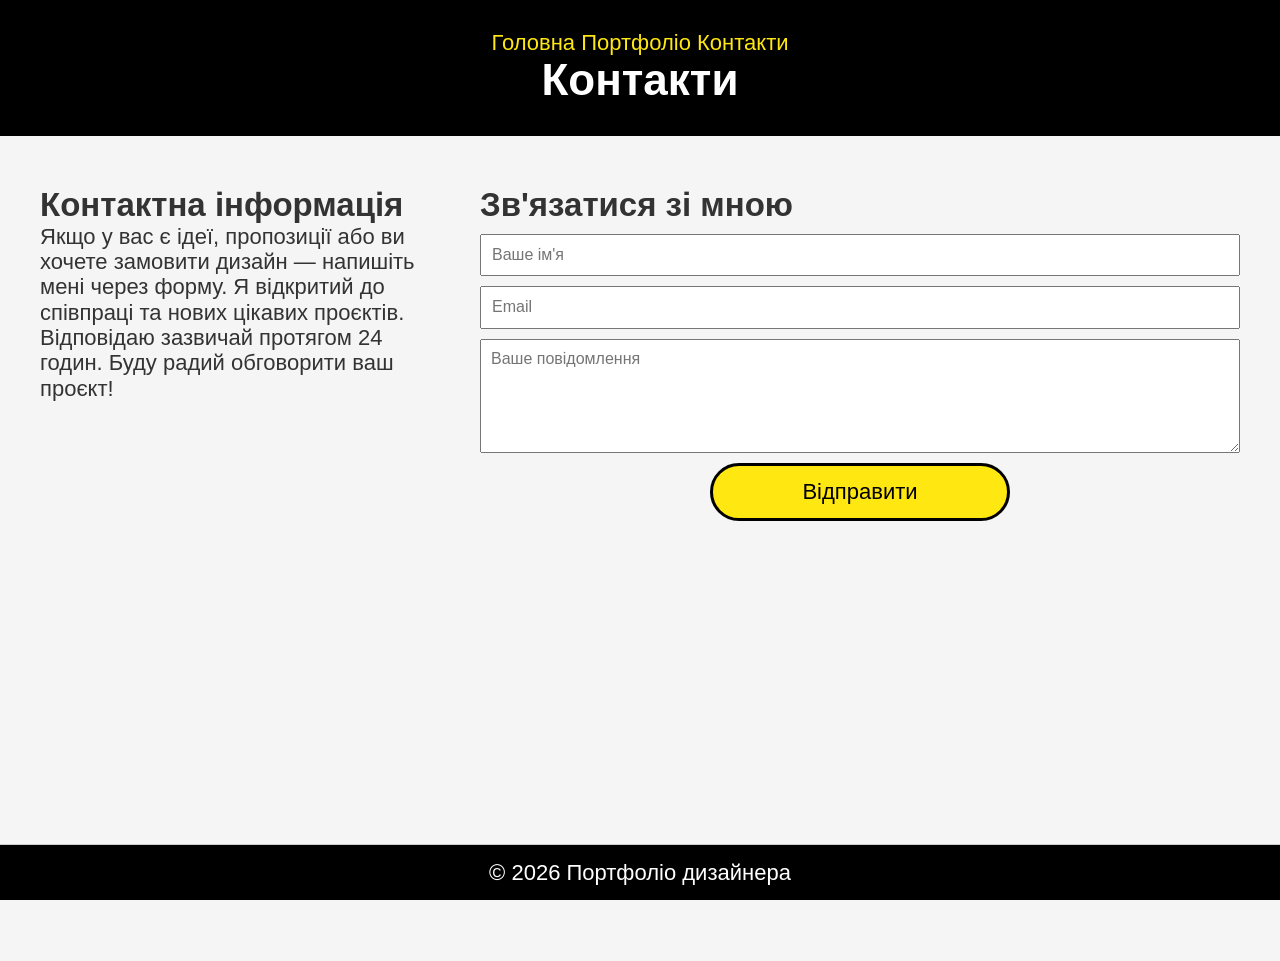
==== contact.html @ c74949c1 "first commit" ====
<!doctype html>
<html lang="uk">
  <head>
    <meta charset="UTF-8" />
    <meta name="viewport" content="width=device-width, initial-scale=1.0" />
    <link rel="stylesheet" href="normalize.css" />
    <link rel="stylesheet" href="/css/styles.css" />
    <title>Контакти</title>
    <style></style>
  </head>
  <body>
    <header>
      <nav>
        <a href="index.html">Головна</a>
        <a href="projects.html">Портфоліо</a>
        <a href="contact.html">Контакти</a>
      </nav>
      <h1>Контакти</h1>
    </header>

    <div class="container">
      <div class="contact-wrapper">
        <div class="contact-text">
          <h2>Контактна інформація</h2>
          <p>
            Якщо у вас є ідеї, пропозиції або ви хочете замовити дизайн —
            напишіть мені через форму. Я відкритий до співпраці та нових цікавих
            проєктів.
          </p>
          <p>
            Відповідаю зазвичай протягом 24 годин. Буду радий обговорити ваш
            проєкт!
          </p>
        </div>

        <form
          onsubmit="
            alert('Повідомлення надіслано!');
            return false;
          "
        >
          <h2>Зв'язатися зі мною</h2>
          <input type="text" placeholder="Ваше ім'я" required />
          <input type="email" placeholder="Email" required />
          <textarea rows="5" placeholder="Ваше повідомлення"></textarea>
          <button type="submit" class="contact-btn">Відправити</button>
        </form>
      </div>
    </div>

    <footer>
      <p>© 2026 Портфоліо дизайнера</p>
    </footer>
  </body>
</html>
---- css/styles.css ----
@charset "UTF-8";
header {
  background-color: black;
  color: white;
  padding: 30px;
  margin-bottom: 50px;
  text-align: center;
}

.portfolio {
  justify-self: center;
  display: grid;
  grid-template-columns: 1fr 1fr 1fr;
  gap: 100px;
  margin-top: 50px;
  margin-bottom: 50px;
}

.about {
  display: flex;
  flex-flow: column;
  justify-self: center;
  margin-bottom: 100px;
}

footer {
  background-color: black;
  color: white;
  padding: 30px;
  margin: 0;
  position: fixed;
  bottom: 0;
  left: 0;
  width: 100%;
  text-align: center;
  padding: 15px 0;
  border-top: 1px solid #ccc;
}

.skills {
  display: flex;
  flex-flow: column;
  justify-self: center;
  margin-bottom: 100px;
}

.services {
  display: flex;
  flex-flow: column;
  justify-self: center;
  margin-bottom: 100px;
}

.contact {
  display: flex;
  flex-flow: column;
  justify-self: center;
  gap: 10px;
  margin-bottom: 100px;
}

img {
  width: 400px;
  height: 400px;
  border-radius: 8px;
  object-fit: cover;
  transition-duration: 0.3s;
}
img:hover {
  transform: scale(1.03);
  transition-duration: 0.3s;
}

@media (max-width: 1024px) {
  .portfolio {
    grid-template-columns: 1fr 1fr;
    gap: 40px;
    padding: 0 30px;
  }
  img {
    width: 400px;
    height: 400px;
  }
  img:hover {
    transform: scale(1.05);
    transition-duration: 0.3s;
  }
  header {
    padding: 20px;
  }
  footer {
    margin: 0px;
  }
  .about,
  .contact,
  .services,
  .skills {
    padding: 60px 20px;
    text-align: center;
  }
  nav a {
    display: inline-block;
    margin: 5px;
  }
}
.contact-wrapper {
  display: flex;
  gap: 40px;
  align-items: flex-start;
  margin-bottom: 340px;
}

.contact-text {
  max-width: 400px;
}

form {
  flex: 1;
  display: flex;
  flex-direction: column;
  gap: 10px;
}

.container {
  display: flex;
  justify-content: center;
}

input,
textarea {
  padding: 10px;
  font-size: 16px;
}

.contact-btn {
  padding: 10px;
  cursor: pointer;
  align-self: center; /* центрує всередині form */
  width: 300px;
}

@media (max-width: 1024px) {
  .contact-wrapper {
    gap: 25px;
    margin-bottom: 150px;
  }
  .contact-text {
    max-width: 320px;
  }
}
form {
  width: 100%;
  max-width: 800px;
}

.container {
  display: flex;
  flex-direction: column;
  max-width: 1200px; /* замість width */
  width: 100%;
  margin: 0 auto; /* центр */
  padding: 0 20px;
  gap: 50px;
  margin-bottom: 100px;
}

.intro-wrapper {
  display: flex;
  gap: 100px;
}

@media (max-width: 1024px) {
  .container {
    gap: 40px;
  }
  .intro-wrapper {
    gap: 50px; /* зменшуємо відстань */
  }
}
body {
  margin: 0;
  font-size: 22px;
  font-family: "Raleway", sans-serif;
  font-optical-sizing: auto;
  background: #f5f5f5;
  color: #333;
}

h1,
h2,
h3,
p {
  margin: 0;
}

button {
  width: 350px;
  height: 58px;
  border-radius: 100px;
  border-style: solid;
  border-width: 3px;
  cursor: pointer;
  background-color: #ffe711;
}
button:hover {
  background-color: #f9d100;
}

a {
  text-decoration: none;
  color: #ffe711;
}
a:hover {
  color: #f9d100;
}

/*# sourceMappingURL=styles.css.map */
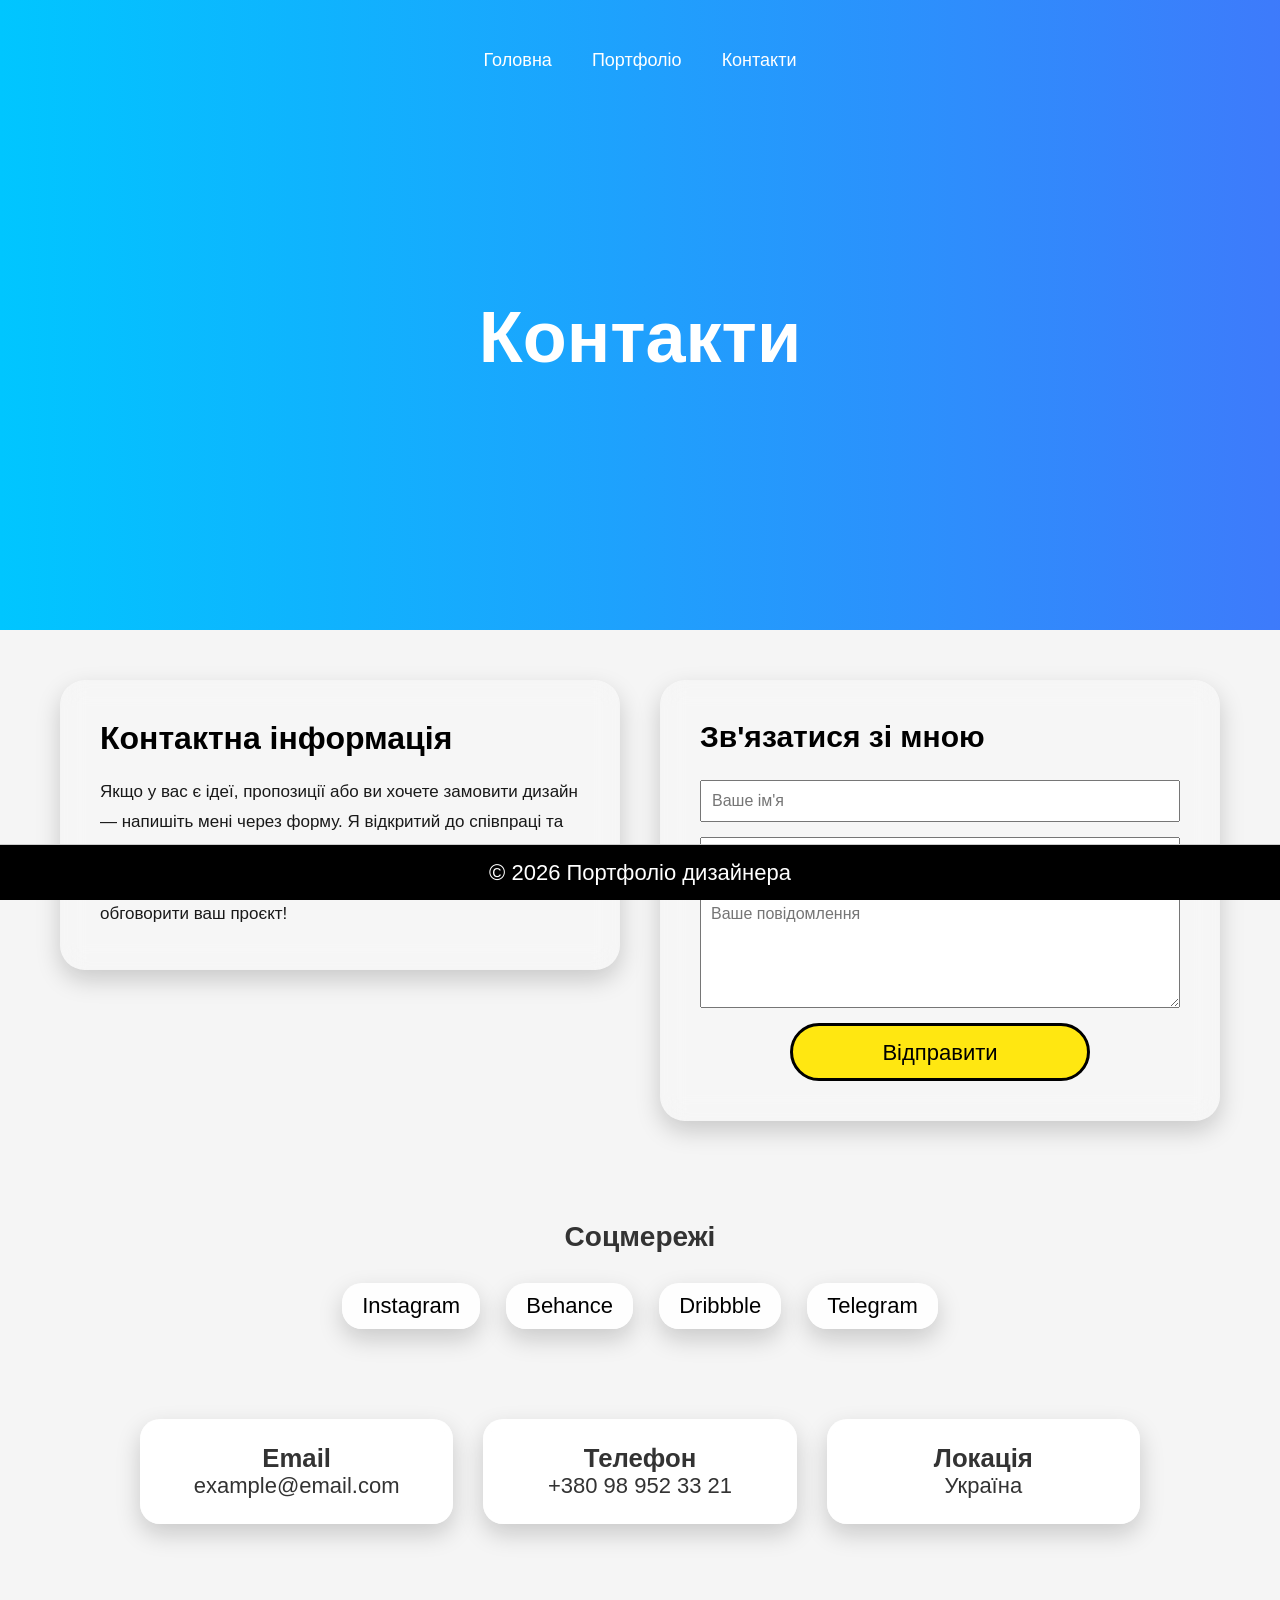
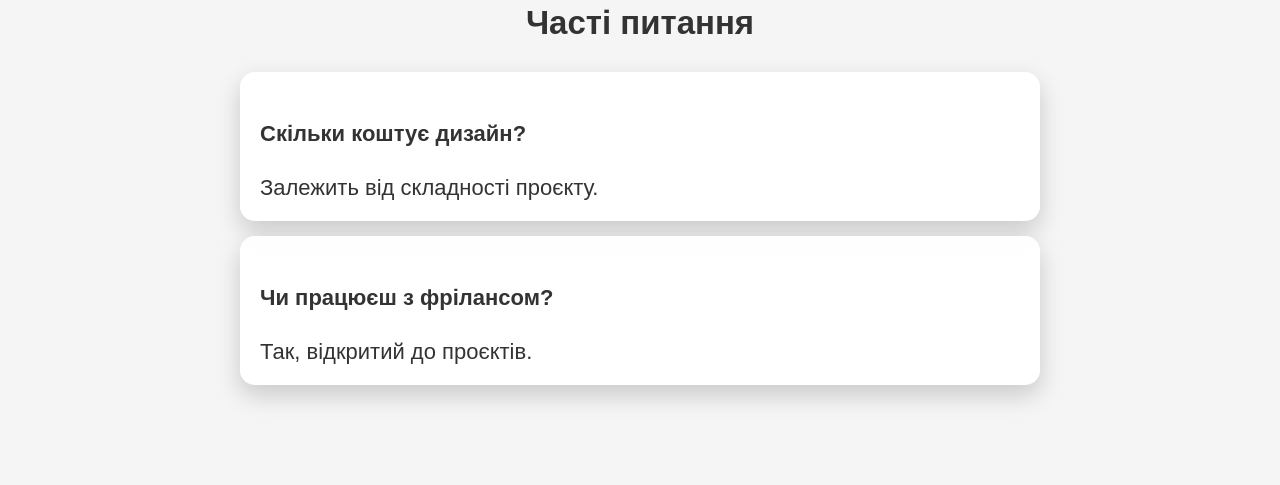
==== commit d5797a4d: "lab5" ====
--- a/contact.html
+++ b/contact.html
@@ -4,18 +4,36 @@
     <meta charset="UTF-8" />
     <meta name="viewport" content="width=device-width, initial-scale=1.0" />
     <link rel="stylesheet" href="normalize.css" />
-    <link rel="stylesheet" href="/css/styles.css" />
+    <link rel="stylesheet" href="css/styles.css" />
     <title>Контакти</title>
     <style></style>
   </head>
   <body>
-    <header>
-      <nav>
-        <a href="index.html">Головна</a>
-        <a href="projects.html">Портфоліо</a>
-        <a href="contact.html">Контакти</a>
-      </nav>
-      <h1>Контакти</h1>
+    <header class="contact-hero">
+      <div class="header-container">
+        <!-- Назва зліва -->
+        <div class="logo">
+          <a href="index.html"></a>
+        </div>
+
+        <!-- Гамбургер -->
+        <div class="hamburger" id="hamburger">
+          <span></span>
+          <span></span>
+          <span></span>
+        </div>
+
+        <!-- Меню -->
+        <nav id="nav-menu">
+          <a href="index.html">Головна</a>
+          <a href="projects.html">Портфоліо</a>
+          <a href="contact.html">Контакти</a>
+        </nav>
+      </div>
+
+      <div class="hero-content">
+        <h1>Контакти</h1>
+      </div>
     </header>
 
     <div class="container">
@@ -40,11 +58,57 @@
           "
         >
           <h2>Зв'язатися зі мною</h2>
-          <input type="text" placeholder="Ваше ім'я" required />
-          <input type="email" placeholder="Email" required />
-          <textarea rows="5" placeholder="Ваше повідомлення"></textarea>
+          <input
+            type="text"
+            class="form-input"
+            placeholder="Ваше ім'я"
+            required
+          />
+          <input type="email" class="form-input" placeholder="Email" required />
+          <textarea
+            class="form-input"
+            rows="5"
+            placeholder="Ваше повідомлення"
+          ></textarea>
           <button type="submit" class="contact-btn">Відправити</button>
         </form>
+      </div>
+    </div>
+    <div class="socials">
+      <h3>Соцмережі</h3>
+
+      <a href="#">Instagram</a>
+      <a href="#">Behance</a>
+      <a href="#">Dribbble</a>
+      <a href="#">Telegram</a>
+    </div>
+    <div class="contact-cards">
+      <div class="card">
+        <h3>Email</h3>
+        <p>example@email.com</p>
+      </div>
+
+      <div class="card">
+        <h3>Телефон</h3>
+        <p>+380 98 952 33 21</p>
+      </div>
+
+      <div class="card">
+        <h3>Локація</h3>
+        <p>Україна</p>
+      </div>
+    </div>
+    <div class="faq">
+      <h2>Часті питання</h2>
+
+      <div class="faq-item">
+        <h4>Скільки коштує дизайн?</h4>
+        <p>Залежить від складності проєкту.</p>
+      </div>
+
+      <div class="faq-item">
+        <h4>Чи працюєш з фрілансом?</h4>
+        <p>Так, відкритий до проєктів.</p>
       </div>
     </div>
 
@@ -53,3 +117,36 @@
     </footer>
   </body>
 </html>
+<script>
+  document.addEventListener("DOMContentLoaded", () => {
+    const hamburger = document.getElementById("hamburger");
+    const navMenu = document.getElementById("nav-menu");
+    const header = document.querySelector(".contact-hero");
+
+    if (hamburger && navMenu) {
+      hamburger.addEventListener("click", () => {
+        hamburger.classList.toggle("active");
+        navMenu.classList.toggle("active");
+        header.classList.toggle("active"); // для затемнення
+      });
+
+      // Закривати меню при кліку на посилання
+      document.querySelectorAll("nav a").forEach((link) => {
+        link.addEventListener("click", () => {
+          hamburger.classList.remove("active");
+          navMenu.classList.remove("active");
+          header.classList.remove("active");
+        });
+      });
+
+      // Закривати при кліку на затемнення
+      header.addEventListener("click", (e) => {
+        if (e.target === header) {
+          hamburger.classList.remove("active");
+          navMenu.classList.remove("active");
+          header.classList.remove("active");
+        }
+      });
+    }
+  });
+</script>
--- a/css/styles.css
+++ b/css/styles.css
@@ -7,20 +7,165 @@
   text-align: center;
 }
 
-.portfolio {
-  justify-self: center;
+/* секція */
+.portfolio-section {
+  max-width: 1200px;
+  margin: 100px auto;
+  text-align: center;
+}
+
+/* заголовок */
+.portfolio-section h2 {
+  font-size: 42px;
+  margin-bottom: 50px;
+  color: #111;
+}
+
+/* grid */
+.portfolio-grid {
   display: grid;
-  grid-template-columns: 1fr 1fr 1fr;
-  gap: 100px;
-  margin-top: 50px;
+  grid-template-columns: repeat(3, 1fr);
+  gap: 30px;
+}
+
+/* картка */
+.card {
+  position: relative;
+  overflow: hidden;
+  border-radius: 18px;
+  cursor: pointer;
+  background: #d70f9b;
+}
+
+/* зображення */
+.card img {
+  width: 100%;
+  height: 280px;
+  object-fit: cover;
+  transition: transform 0.5s ease;
+}
+
+/* блок тексту */
+.card-info {
+  position: absolute;
+  bottom: 0;
+  left: 0;
+  right: 0;
+  padding: 20px;
+  color: white;
+  opacity: 0;
+  transform: translateY(20px);
+  transition: 0.4s ease;
+}
+
+/* 🔥 градієнт ТІЛЬКИ під текстом */
+.card-info::before {
+  content: "";
+  position: absolute;
+  inset: 0;
+  background: linear-gradient(to top, rgba(0, 0, 0, 0.8), transparent);
+  z-index: -1;
+}
+
+/* текст поверх */
+.card-info h3,
+.card-info p {
+  position: relative;
+  z-index: 1;
+}
+
+/* hover */
+.card:hover img {
+  transform: scale(1.08);
+}
+
+.card:hover .card-info {
+  opacity: 1;
+  transform: translateY(0);
+}
+
+.about {
+  max-width: 800px;
+  margin: 80px auto;
+  padding: 40px;
+  text-align: center;
+  color: white;
+  background: rgba(85, 0, 96, 0.7);
+  backdrop-filter: blur(10px);
+  border: 1px solid rgba(84, 4, 133, 0.1);
+  border-radius: 20px;
+  box-shadow: 0 10px 30px rgba(0, 0, 0, 0.3);
+  transition: 0.4s ease;
+}
+
+.about:hover {
+  transform: translateY(-10px);
+  box-shadow: 0 20px 50px rgba(0, 0, 0, 0.5);
+}
+
+/* секція */
+.services {
+  max-width: 1100px;
+  margin: 100px auto;
+  text-align: center;
+}
+
+/* заголовок */
+.services h2 {
+  font-size: 42px;
   margin-bottom: 50px;
-}
-
-.about {
-  display: flex;
-  flex-flow: column;
-  justify-self: center;
-  margin-bottom: 100px;
+  color: #111;
+}
+
+/* grid */
+.services-grid {
+  display: grid;
+  grid-template-columns: repeat(3, 1fr);
+  gap: 30px;
+}
+
+/* картка */
+.service {
+  padding: 30px;
+  border-radius: 18px;
+  background: #ffffff;
+  border: 2px solid transparent;
+  text-align: left;
+  transition: 0.35s ease;
+  position: relative;
+  overflow: hidden;
+}
+
+/* кольоровий акцент зверху */
+.service::before {
+  content: "";
+  position: absolute;
+  top: 0;
+  left: 0;
+  width: 100%;
+  height: 6px;
+  background: linear-gradient(90deg, #00c6ff, #7b2ff7, #ff4ecd);
+}
+
+/* hover ефект */
+.service:hover {
+  transform: translateY(-10px) scale(1.02);
+  border-color: #7b2ff7;
+  box-shadow: 0 20px 50px rgba(123, 47, 247, 0.2);
+}
+
+/* заголовок */
+.service h3 {
+  font-size: 24px;
+  margin-bottom: 12px;
+  color: #111;
+}
+
+/* текст */
+.service p {
+  font-size: 18px;
+  line-height: 1.6;
+  color: #333;
 }
 
 footer {
@@ -71,54 +216,721 @@
   transition-duration: 0.3s;
 }
 
-@media (max-width: 1024px) {
-  .portfolio {
-    grid-template-columns: 1fr 1fr;
+.hero {
+  height: 70vh;
+  position: relative;
+  overflow: hidden;
+  color: white;
+  display: flex;
+  flex-direction: column;
+  background: linear-gradient(90deg, #00c6ff, #7b2ff7, #ff4ecd);
+  background-size: 400% 400%;
+  animation: gradientBG 10s ease infinite;
+}
+
+@keyframes gradientBG {
+  0% {
+    background-position: 0% 50%;
+  }
+  50% {
+    background-position: 100% 50%;
+  }
+  100% {
+    background-position: 0% 50%;
+  }
+}
+.hero::before {
+  content: "";
+  position: absolute;
+  inset: 0;
+  background: rgba(0, 0, 0, 0.5);
+}
+
+nav {
+  position: relative;
+  z-index: 2;
+  display: flex;
+  justify-content: center;
+  gap: 30px;
+  padding: 20px;
+}
+
+nav a {
+  color: white;
+  text-decoration: none;
+  font-size: 18px;
+  transition: 0.3s;
+}
+
+nav a:hover {
+  color: #d1d1d1;
+}
+
+.hero-content {
+  position: relative;
+  z-index: 2;
+  height: calc(100vh - 80px);
+  display: flex;
+  flex-direction: column;
+  justify-content: center;
+  align-items: center;
+  text-align: center;
+}
+
+.hero-content h1 {
+  font-size: 72px;
+  margin-bottom: 15px;
+}
+
+.hero-content p {
+  font-size: 28px;
+  margin-bottom: 30px;
+}
+
+.hero-btn {
+  padding: 15px 35px;
+  background-color: white;
+  color: black;
+  text-decoration: none;
+  border-radius: 30px;
+  transition: 0.3s;
+}
+
+.hero-btn:hover {
+  background-color: #dcdcdc;
+}
+
+/* секція */
+.reviews {
+  max-width: 800px;
+  margin: 100px auto;
+  text-align: center;
+}
+
+/* заголовок */
+.reviews h2 {
+  font-size: 40px;
+  margin-bottom: 40px;
+  color: #111;
+}
+
+/* картка відгуку */
+.review {
+  background: #fff;
+  border-radius: 18px;
+  padding: 30px;
+  margin: 20px auto;
+  box-shadow: 0 10px 25px rgba(0, 0, 0, 0.08);
+  position: relative;
+  transition: 0.3s ease;
+}
+
+/* hover ефект */
+.review:hover {
+  transform: translateY(-8px);
+  box-shadow: 0 20px 40px rgba(0, 0, 0, 0.15);
+}
+
+/* лапки */
+.review p {
+  font-size: 20px;
+  line-height: 1.6;
+  color: #333;
+  position: relative;
+}
+
+/* ім'я */
+.review h4 {
+  margin-top: 15px;
+  font-size: 18px;
+  color: #7b2ff7;
+}
+
+.contact {
+  max-width: 700px;
+  margin: 100px auto;
+  padding: 40px;
+  text-align: center;
+  background: #fff;
+  border-radius: 20px;
+  box-shadow: 0 10px 30px rgba(0, 0, 0, 0.08);
+  transition: 0.3s ease;
+}
+
+/* hover ефект */
+.contact:hover {
+  transform: translateY(-8px);
+  box-shadow: 0 20px 50px rgba(0, 0, 0, 0.15);
+}
+
+/* заголовок */
+.contact h2 {
+  font-size: 40px;
+  margin-bottom: 25px;
+  color: #111;
+}
+
+/* текст */
+.contact p {
+  font-size: 18px;
+  margin: 10px 0;
+  color: #333;
+}
+
+/* посилання */
+.contact a {
+  color: #7b2ff7;
+  text-decoration: none;
+}
+
+.contact a:hover {
+  text-decoration: underline;
+}
+
+/* кнопка */
+.contact button {
+  margin-top: 25px;
+  padding: 15px 30px;
+  border: none;
+  border-radius: 30px;
+  background: linear-gradient(90deg, #00c6ff, #7b2ff7);
+  color: white;
+  font-size: 16px;
+  cursor: pointer;
+  transition: 0.3s ease;
+}
+
+/* hover кнопки */
+.contact button:hover {
+  transform: scale(1.05);
+  opacity: 0.9;
+}
+
+/* ===================== МОБІЛЬНА ВЕРСІЯ (< 576px) ===================== */
+@media (max-width: 575px) {
+  html,
+  body {
+    overflow-x: hidden;
+    width: 100%;
+  }
+  header {
+    padding: 20px 15px;
+    margin-bottom: 40px;
+  }
+  .hero {
+    height: 60vh;
+  }
+  .hero-content h1 {
+    font-size: 38px;
+  }
+  .hero-content p {
+    font-size: 21px;
+  }
+  .portfolio-section h2,
+  .services h2,
+  .reviews h2,
+  .contact h2 {
+    font-size: 32px;
+  }
+  .portfolio-grid,
+  .services-grid {
+    grid-template-columns: 1fr;
+    gap: 35px;
+  }
+  .card img {
+    height: 230px;
+  }
+  .service {
+    padding: 25px 20px;
+  }
+  .service h3 {
+    font-size: 22px;
+  }
+  .service p,
+  .review p,
+  .contact p {
+    font-size: 16px;
+  }
+  nav {
+    flex-direction: column;
+    gap: 12px;
+    padding: 15px 0;
+  }
+  nav a {
+    font-size: 17px;
+    padding: 8px 0;
+  }
+  .hero-btn,
+  .contact button {
+    padding: 15px 30px;
+    font-size: 16px;
+    width: 100%;
+    max-width: 280px;
+  }
+  .about,
+  .contact {
+    margin: 60px 15px;
+    padding: 30px 20px;
+  }
+  .review {
+    margin: 15px 10px;
+    padding: 25px 20px;
+  }
+  img {
+    width: 100%;
+    height: auto;
+    max-height: 360px;
+  }
+  footer {
+    position: static;
+    padding: 20px 15px;
+  }
+  /* Зручність тапу */
+  .card,
+  .service,
+  .review,
+  .hero-btn,
+  .contact button,
+  nav a {
+    min-height: 48px;
+  }
+}
+/* ===================== АДАПТИВНЕ МЕНЮ ===================== */
+.header-container {
+  display: flex;
+  align-items: center;
+  justify-content: space-between;
+  max-width: 1200px;
+  margin: 0 auto;
+  padding: 0 20px;
+  position: relative;
+  z-index: 10;
+}
+
+.logo a {
+  color: white;
+  font-size: 24px;
+  font-weight: 700;
+  text-decoration: none;
+}
+
+/* Гамбургер */
+.hamburger {
+  display: none;
+  flex-direction: column;
+  justify-content: space-between;
+  width: 28px;
+  height: 22px;
+  cursor: pointer;
+}
+
+.hamburger span {
+  display: block;
+  width: 100%;
+  height: 3px;
+  background-color: white;
+  transition: 0.4s ease;
+}
+
+/* ===================== АДАПТИВНЕ МЕНЮ (2/3 екрану) ===================== */
+.header-container {
+  display: flex;
+  align-items: center;
+  justify-content: space-between;
+  max-width: 1200px;
+  margin: 0 auto;
+  padding: 0 20px;
+  position: relative;
+  z-index: 10;
+}
+
+.logo a {
+  color: white;
+  font-size: 24px;
+  font-weight: 700;
+  text-decoration: none;
+}
+
+/* Гамбургер */
+.hamburger {
+  display: none;
+  flex-direction: column;
+  justify-content: space-between;
+  width: 28px;
+  height: 22px;
+  cursor: pointer;
+}
+
+.hamburger span {
+  display: block;
+  width: 100%;
+  height: 3px;
+  background-color: white;
+  transition: 0.4s ease;
+}
+
+/* ===================== ФІКСОВАНА КНОПКА ГАМБУРГЕР ===================== */
+.header-container {
+  display: flex;
+  align-items: center;
+  justify-content: space-between;
+  max-width: 1200px;
+  margin: 0 auto;
+  padding: 0 20px;
+  position: relative;
+  z-index: 10;
+}
+
+.logo a {
+  color: white;
+  font-size: 24px;
+  font-weight: 700;
+  text-decoration: none;
+}
+
+/* Гамбургер — ФІКСОВАНИЙ */
+.hamburger {
+  position: fixed;
+  top: 20px;
+  right: 20px;
+  z-index: 1001;
+  display: none;
+  flex-direction: column;
+  justify-content: space-between;
+  width: 28px;
+  height: 22px;
+  cursor: pointer;
+}
+
+.hamburger span {
+  display: block;
+  width: 100%;
+  height: 3px;
+  background-color: white;
+  transition: 0.4s ease;
+  box-shadow: 0 2px 4px rgba(0, 0, 0, 0.3);
+}
+
+/* ===================== МОБІЛЬНЕ МЕНЮ (2/3 екрану) ===================== */
+@media (max-width: 575px) {
+  .hamburger {
+    display: flex;
+  }
+  nav {
+    position: fixed;
+    top: 0;
+    left: 0;
+    width: 66.66%;
+    max-width: 320px;
+    height: 100vh;
+    background: rgba(0, 0, 0, 0.97);
+    flex-direction: column;
+    justify-content: center;
+    align-items: center;
+    gap: 35px;
+    z-index: 1000;
+    transform: translateX(-100%);
+    transition: transform 0.45s cubic-bezier(0.32, 0.72, 0, 1);
+    padding: 80px 20px 40px;
+  }
+  nav.active {
+    transform: translateX(0);
+  }
+  nav a {
+    color: white;
+    font-size: 24px;
+    text-decoration: none;
+  }
+  /* Затемнення */
+  .hero::after {
+    content: "";
+    position: fixed;
+    inset: 0;
+    background: rgba(0, 0, 0, 0.65);
+    z-index: 999;
+    opacity: 0;
+    visibility: hidden;
+    transition: all 0.4s ease;
+  }
+  .hero::after.active {
+    opacity: 1;
+    visibility: visible;
+  }
+  /* Анімація гамбургера */
+  .hamburger.active span:nth-child(1) {
+    transform: rotate(45deg) translate(6px, 6px);
+  }
+  .hamburger.active span:nth-child(2) {
+    opacity: 0;
+  }
+  .hamburger.active span:nth-child(3) {
+    transform: rotate(-45deg) translate(5px, -5px);
+  }
+}
+/* ===================== ДЕСКТОП ===================== */
+@media (min-width: 576px) {
+  .hamburger {
+    display: none;
+  }
+  nav {
+    display: flex;
+    justify-content: center;
     gap: 40px;
-    padding: 0 30px;
-  }
+    padding: 20px;
+  }
+  .header-container {
+    justify-content: center;
+  }
+  .logo {
+    position: absolute;
+    left: 30px;
+    top: 25px;
+  }
+}
+/* ===================== МОБІЛЬНА ВЕРСІЯ — ФІНАЛЬНІ ВІДСТУПИ ===================== */
+@media (max-width: 575px) {
+  html,
+  body {
+    overflow-x: hidden;
+  }
+  /* Обмежуємо ширину і додаємо відступи з боків */
+  .portfolio-section,
+  .services,
+  .reviews,
+  .contact {
+    max-width: 520px;
+    margin: 70px auto;
+    padding: 0 20px;
+  }
+  /* Додаткові відступи для заголовків */
+  .portfolio-section h2,
+  .services h2 {
+    margin-bottom: 40px;
+  }
+  /* Grid */
+  .portfolio-grid,
+  .services-grid {
+    grid-template-columns: 1fr;
+    gap: 32px;
+  }
+  .card img {
+    height: 225px;
+  }
+  .service {
+    padding: 28px 24px;
+  }
+  /* Відгуки */
+  .review {
+    margin: 15px auto;
+    padding: 25px 22px;
+  }
+  /* Інші елементи */
+  .hero-content h1 {
+    font-size: 38px;
+  }
+  .hero-content p {
+    font-size: 21px;
+  }
+  .about,
+  .contact {
+    padding: 35px 25px;
+  }
+  /* Фіксуємо футер */
+  footer {
+    position: static;
+    padding: 25px 15px;
+  }
+  /* Зручність тапу */
+  .card,
+  .service,
+  .review,
+  .hero-btn,
+  .contact button {
+    min-height: 48px;
+  }
+}
+/* ===================== SMALL DEVICES (576px — 767px) ===================== */
+@media (min-width: 576px) and (max-width: 1023px) {
+  html,
+  body {
+    overflow-x: hidden;
+    width: 100%;
+  }
+  * {
+    box-sizing: border-box;
+  }
+  body {
+    font-size: 18px;
+  }
+  .about {
+    width: 90%;
+  }
+  /* Контейнери */
+  .portfolio-section,
+  .services,
+  .reviews,
+  .contact {
+    max-width: 100%;
+    margin: 70px auto;
+    padding: 0 25px;
+  }
+  /* Hero */
+  .hero {
+    height: 60vh;
+    min-height: 500px;
+  }
+  .hero-content {
+    padding: 0 20px;
+    text-align: center;
+  }
+  .hero-content h1 {
+    font-size: 48px;
+    line-height: 1.2;
+  }
+  .hero-content p {
+    font-size: 22px;
+  }
+  .hero-btn {
+    width: 100%;
+    max-width: 320px;
+    padding: 16px 25px;
+    font-size: 17px;
+  }
+  /* Меню */
+  nav {
+    gap: 18px;
+    flex-wrap: wrap;
+    padding: 20px;
+  }
+  nav a {
+    font-size: 18px;
+    padding: 10px;
+  }
+  /* Portfolio */
+  .portfolio-grid {
+    grid-template-columns: 1fr;
+    gap: 30px;
+  }
+  .card img {
+    height: 320px;
+  }
+  /* Services */
+  .services-grid {
+    grid-template-columns: 1fr;
+    gap: 30px;
+  }
+  .service {
+    padding: 30px 25px;
+  }
+  .service h3 {
+    font-size: 24px;
+  }
+  .service p {
+    font-size: 17px;
+  }
+  /* About */
+  .about {
+    padding: 35px 25px;
+  }
+  /* Reviews */
+  .review {
+    margin: 20px auto;
+    padding: 28px 24px;
+  }
+  .review p {
+    font-size: 17px;
+  }
+  /* Contact */
+  .contact {
+    padding: 35px 25px;
+  }
+  .contact h2 {
+    font-size: 34px;
+  }
+  .contact p {
+    font-size: 17px;
+  }
+  .contact button {
+    width: 100%;
+    max-width: 320px;
+    padding: 16px;
+    font-size: 17px;
+  }
+  /* Images */
   img {
-    width: 400px;
-    height: 400px;
-  }
-  img:hover {
-    transform: scale(1.05);
-    transition-duration: 0.3s;
-  }
-  header {
-    padding: 20px;
-  }
+    width: 100%;
+    height: auto;
+    max-height: 450px;
+  }
+  /* Footer */
   footer {
-    margin: 0px;
-  }
-  .about,
-  .contact,
-  .services,
-  .skills {
-    padding: 60px 20px;
+    position: static;
+    padding: 25px 20px;
     text-align: center;
   }
-  nav a {
-    display: inline-block;
-    margin: 5px;
+  /* Комфортний tap */
+  .hero-btn,
+  .contact button,
+  nav a,
+  .card,
+  .service {
+    min-height: 48px;
   }
 }
 .contact-wrapper {
   display: flex;
   gap: 40px;
   align-items: flex-start;
-  margin-bottom: 340px;
 }
 
 .contact-text {
-  max-width: 400px;
+  flex: 1;
+  padding: 40px;
+  background: rgba(255, 255, 255, 0.12);
+  backdrop-filter: blur(12px);
+  border-radius: 25px;
+  color: rgb(0, 0, 0);
+  box-shadow: 0 15px 40px rgba(0, 0, 0, 0.25);
+  transition: 0.3s ease;
+}
+
+.contact-text:hover {
+  transform: translateY(-8px);
+}
+
+.contact-text h2 {
+  font-size: 32px;
+  margin-bottom: 20px;
+  color: #000000;
+}
+
+.contact-text p {
+  line-height: 1.8;
+  font-size: 17px;
+  opacity: 0.9;
 }
 
 form {
   flex: 1;
+  padding: 40px;
+  background: rgba(255, 255, 255, 0.15);
+  backdrop-filter: blur(12px);
+  border-radius: 25px;
   display: flex;
   flex-direction: column;
-  gap: 10px;
+  gap: 15px;
+  box-shadow: 0 15px 40px rgba(0, 0, 0, 0.25);
+  transition: 0.3s ease;
+}
+
+form:hover {
+  transform: translateY(-8px);
+}
+
+form h2 {
+  font-size: 30px;
+  color: #000000;
+  margin-bottom: 10px;
 }
 
 .container {
@@ -153,6 +965,472 @@
   max-width: 800px;
 }
 
+/* контейнер */
+.bio {
+  max-width: 800px;
+  margin: 100px auto;
+  padding: 40px;
+  background: rgba(255, 255, 255, 0.12);
+  backdrop-filter: blur(12px);
+  border-radius: 25px;
+  box-shadow: 0 15px 40px rgba(0, 0, 0, 0.2);
+  position: relative;
+  color: rgb(0, 0, 0);
+  transition: 0.3s ease;
+}
+
+/* hover */
+.bio:hover {
+  transform: translateY(-8px);
+  box-shadow: 0 25px 60px rgba(0, 0, 0, 0.3);
+}
+
+/* декоративна лінія */
+.bio::before {
+  content: "";
+  position: absolute;
+  top: 0;
+  left: 0;
+  width: 100%;
+  height: 6px;
+  background: linear-gradient(90deg, #ffe711, #7ecd53, #245d48);
+  border-radius: 25px 25px 0 0;
+}
+
+/* заголовок */
+.bio h2 {
+  font-size: 32px;
+  margin-bottom: 15px;
+  color: #000000;
+}
+
+/* текст */
+.bio p {
+  font-size: 18px;
+  line-height: 1.8;
+  opacity: 0.95;
+}
+
+/* секція */
+.skills {
+  max-width: 1000px;
+  margin: 100px auto;
+  padding: 40px;
+  background: rgba(255, 255, 255, 0.12);
+  backdrop-filter: blur(12px);
+  border-radius: 25px;
+  box-shadow: 0 15px 40px rgba(0, 0, 0, 0.2);
+  text-align: center;
+  color: rgb(0, 0, 0);
+}
+
+/* заголовок */
+.section-title {
+  font-size: 34px;
+  margin-bottom: 40px;
+  color: #000000;
+}
+
+/* grid */
+.skills-row {
+  display: grid;
+  grid-template-columns: repeat(3, 1fr);
+  gap: 30px;
+}
+
+/* skill card */
+.skill-item {
+  padding: 25px;
+  border-radius: 18px;
+  background: rgba(255, 255, 255, 0.08);
+  transition: 0.3s ease;
+  cursor: pointer;
+  position: relative;
+  overflow: hidden;
+}
+
+/* hover ефект */
+.skill-item:hover {
+  transform: translateY(-10px) scale(1.05);
+  box-shadow: 0 20px 40px rgba(0, 0, 0, 0.3);
+}
+
+/* glow смуга */
+.skill-item::before {
+  content: "";
+  position: absolute;
+  top: 0;
+  left: 0;
+  width: 100%;
+  height: 4px;
+  background: linear-gradient(90deg, #ffe711, #7ecd53, #245d48);
+}
+
+/* іконка */
+.skill-item img {
+  width: 70px;
+  height: 70px;
+  object-fit: contain;
+  margin-bottom: 10px;
+  transition: 0.3s ease;
+}
+
+/* hover на іконку */
+.skill-item:hover img {
+  transform: scale(1.15);
+}
+
+/* текст */
+.skill-item p {
+  font-size: 18px;
+  margin-top: 10px;
+  color: rgb(0, 0, 0);
+}
+
+.socials {
+  text-align: center;
+  margin: 80px 0;
+}
+
+.socials h3 {
+  font-size: 28px;
+  margin-bottom: 20px;
+}
+
+.socials a {
+  display: inline-block;
+  margin: 10px;
+  padding: 10px 20px;
+  background: rgba(255, 255, 255, 0.95);
+  border-radius: 20px;
+  color: rgb(0, 0, 0);
+  transition: 0.3s;
+}
+
+.socials a:hover {
+  transform: translateY(-5px);
+  background: #ffe711;
+  color: black;
+}
+
+.faq {
+  max-width: 800px;
+  margin: 0 auto 100px;
+}
+
+.faq h2 {
+  text-align: center;
+  margin-bottom: 30px;
+}
+
+.faq-item {
+  background: rgba(255, 255, 255, 0.92);
+  backdrop-filter: blur(10px);
+  margin-bottom: 15px;
+  padding: 20px;
+  border-radius: 15px;
+  transition: 0.3s;
+}
+
+.faq-item:hover {
+  transform: translateY(-5px);
+}
+
+.contact-cards {
+  display: grid;
+  grid-template-columns: repeat(3, 1fr);
+  gap: 30px;
+  max-width: 1000px;
+  margin: 0 auto 80px;
+}
+
+.contact-cards .card {
+  background: rgba(255, 255, 255, 0.92);
+  backdrop-filter: blur(10px);
+  padding: 25px;
+  border-radius: 20px;
+  text-align: center;
+  transition: 0.3s;
+}
+
+.contact-cards .card:hover {
+  transform: translateY(-10px);
+}
+
+.contact-hero {
+  height: 70vh;
+  position: relative;
+  overflow: hidden;
+  color: white;
+  display: flex;
+  flex-direction: column;
+  background: linear-gradient(90deg, #00c6ff, #7b2ff7, #ff4ecd);
+  background-size: 400% 400%;
+  animation: gradientBG 10s ease infinite;
+}
+
+/* ===================== ПОВНИЙ АДАПТИВ ===================== */
+/* Планшет */
+@media (max-width: 1024px) {
+  .contact-wrapper {
+    flex-direction: column;
+    gap: 35px;
+  }
+  .contact-text,
+  form {
+    padding: 38px 30px;
+  }
+}
+/* ===================== МОБІЛЬНА ВЕРСІЯ (< 576px) ===================== */
+@media (max-width: 575px) {
+  html,
+  body {
+    overflow-x: hidden;
+    width: 100%;
+  }
+  * {
+    box-sizing: border-box;
+  }
+  .container {
+    max-width: 100%;
+    padding: 0 15px;
+    margin: 0 auto;
+  }
+  /* Основний блок з формою */
+  .contact-wrapper {
+    flex-direction: column;
+    gap: 25px;
+    margin: 30px 0 60px 0;
+    width: 100%;
+  }
+  .contact-text,
+  form {
+    width: 100%;
+    max-width: 100% !important;
+    padding: 28px 20px;
+    border-radius: 20px;
+  }
+  .contact-text h2,
+  form h2 {
+    font-size: 26px;
+  }
+  /* Поля форми */
+  input,
+  textarea {
+    width: 100% !important;
+    box-sizing: border-box;
+    padding: 15px 16px;
+    font-size: 16px;
+    border-radius: 12px;
+    border: 1px solid rgba(255, 255, 255, 0.3);
+    background: rgba(255, 255, 255, 0.9);
+  }
+  textarea {
+    min-height: 130px;
+    resize: vertical;
+  }
+  .contact-btn {
+    width: 100%;
+    padding: 16px;
+    font-size: 17px;
+    margin-top: 10px;
+  }
+  /* Інші секції */
+  .bio {
+    margin: 50px 15px;
+    padding: 30px 20px;
+  }
+  .skills {
+    margin: 50px 15px;
+    padding: 30px 20px;
+  }
+  .socials {
+    margin: 50px 15px;
+  }
+  .faq {
+    margin: 0 15px 70px;
+  }
+  .contact-cards {
+    margin: 0 15px 60px;
+    grid-template-columns: 1fr;
+    gap: 18px;
+  }
+  /* Hero */
+  .contact-hero {
+    height: 50vh;
+    min-height: 340px;
+  }
+  .contact-hero h1 {
+    font-size: 38px;
+  }
+}
+/* Дуже маленькі екрани */
+@media (max-width: 380px) {
+  .contact-text,
+  form {
+    padding: 25px 18px;
+  }
+}
+/* ===================== ФІКСОВАНИЙ ГАМБУРГЕР + МЕНЮ ===================== */
+.header-container {
+  display: flex;
+  align-items: center;
+  justify-content: space-between;
+  max-width: 1200px;
+  margin: 0 auto;
+  padding: 0 20px;
+  position: relative;
+  z-index: 10;
+}
+
+.logo a {
+  color: white;
+  font-size: 24px;
+  font-weight: 700;
+  text-decoration: none;
+}
+
+.hamburger {
+  position: fixed;
+  top: 20px;
+  right: 20px;
+  z-index: 1001;
+  display: none;
+  flex-direction: column;
+  justify-content: space-between;
+  width: 28px;
+  height: 22px;
+  cursor: pointer;
+}
+
+.hamburger span {
+  display: block;
+  width: 100%;
+  height: 3px;
+  background-color: white;
+  transition: 0.4s ease;
+  box-shadow: 0 2px 5px rgba(0, 0, 0, 0.3);
+}
+
+/* Мобільне меню */
+@media (max-width: 575px) {
+  .hamburger {
+    display: flex;
+  }
+  nav {
+    position: fixed;
+    top: 0;
+    left: 0;
+    width: 66.66%;
+    max-width: 320px;
+    height: 100vh;
+    background: rgba(0, 0, 0, 0.97);
+    flex-direction: column;
+    justify-content: center;
+    align-items: center;
+    gap: 35px;
+    z-index: 1000;
+    transform: translateX(-100%);
+    transition: transform 0.45s ease;
+    padding: 80px 20px 40px;
+  }
+  nav.active {
+    transform: translateX(0);
+  }
+  nav a {
+    color: white;
+    font-size: 24px;
+  }
+  /* Затемнення */
+  .contact-hero::after {
+    content: "";
+    position: fixed;
+    inset: 0;
+    background: rgba(0, 0, 0, 0.6);
+    z-index: 999;
+    opacity: 0;
+    visibility: hidden;
+    transition: 0.4s ease;
+  }
+  .contact-hero::after.active {
+    opacity: 1;
+    visibility: visible;
+  }
+}
+/* Десктоп */
+/* ===================== SMALL DEVICES (576px — 1023px) ===================== */
+@media (min-width: 576px) and (max-width: 1023px) {
+  body {
+    font-size: 20px;
+  }
+  .container {
+    padding: 0 30px;
+  }
+  /* Hero секції */
+  .contact-hero,
+  .about-hero {
+    height: 60vh;
+  }
+  .hero-content h1 {
+    font-size: 52px;
+  }
+  /* Форма контактів */
+  .contact-wrapper {
+    gap: 40px;
+  }
+  .contact-text,
+  form {
+    width: 100%;
+    max-width: 100%;
+    box-sizing: border-box;
+  }
+  .contact-btn {
+    width: 320px;
+    padding: 16px 40px;
+  }
+  /* Stats */
+  .stats {
+    gap: 30px;
+    margin: 80px auto;
+  }
+  .stat h3 {
+    font-size: 44px;
+  }
+  /* Timeline */
+  .timeline {
+    max-width: 700px;
+    margin: 90px auto;
+    gap: 35px;
+  }
+  .timeline-item {
+    width: 48%;
+    padding: 28px;
+  }
+  /* Contact Cards */
+  .contact-cards {
+    width: 80%;
+    grid-template-columns: repeat(1, 1fr);
+    gap: 25px;
+  }
+  /* Socials */
+  .socials a {
+    padding: 12px 24px;
+    margin: 8px;
+  }
+  /* Загальні відступи секцій */
+  .bio,
+  .faq {
+    margin: 80px auto;
+    padding: 40px;
+  }
+  .faq-item {
+    padding: 24px;
+  }
+  footer {
+    position: static;
+    padding: 25px 15px;
+  }
+}
 .container {
   display: flex;
   flex-direction: column;
@@ -177,6 +1455,598 @@
     gap: 50px; /* зменшуємо відстань */
   }
 }
+.timeline {
+  position: relative;
+  max-width: 900px;
+  margin: 100px auto;
+  display: flex;
+  flex-direction: column;
+  gap: 40px;
+}
+
+.about-hero {
+  height: 70vh;
+  position: relative;
+  overflow: hidden;
+  color: white;
+  display: flex;
+  flex-direction: column;
+  background: linear-gradient(90deg, #00c6ff, #7b2ff7, #ff4ecd);
+  background-size: 400% 400%;
+  animation: gradientBG 10s ease infinite;
+}
+
+/* центральна лінія */
+.timeline::before {
+  content: "";
+  position: absolute;
+  left: 50%;
+  top: 0;
+  transform: translateX(-50%);
+  width: 4px;
+  height: 100%;
+  background: linear-gradient(to bottom, #ffe711, #7ecd53, #245d48);
+  border-radius: 10px;
+}
+
+/* item */
+.timeline-item {
+  position: relative;
+  width: 45%;
+  padding: 30px;
+  background: rgba(255, 255, 255, 0.12);
+  backdrop-filter: blur(10px);
+  border-radius: 20px;
+  color: rgb(0, 0, 0);
+  box-shadow: 0 10px 30px rgba(0, 0, 0, 0.2);
+  transition: 0.3s ease;
+}
+
+/* hover */
+.timeline-item:hover {
+  transform: translateY(-8px) scale(1.02);
+}
+
+/* кружок */
+.timeline-item::before {
+  content: "";
+  position: absolute;
+  top: 35px;
+  width: 22px;
+  height: 22px;
+  background: #ffe711;
+  border-radius: 50%;
+  border: 4px solid white;
+  box-shadow: 0 0 20px rgba(255, 231, 17, 0.7);
+}
+
+/* ліві */
+.timeline-item:nth-child(odd) {
+  align-self: flex-start;
+}
+
+.timeline-item:nth-child(odd)::before {
+  right: -62px;
+}
+
+/* праві */
+.timeline-item:nth-child(even) {
+  align-self: flex-end;
+}
+
+.timeline-item:nth-child(even)::before {
+  left: -62px;
+}
+
+/* рік */
+.timeline-item h3 {
+  font-size: 36px;
+  margin-bottom: 10px;
+  color: #20635f;
+}
+
+/* текст */
+.timeline-item p {
+  font-size: 18px;
+  line-height: 1.6;
+}
+
+/* контейнер */
+.stats {
+  max-width: 900px;
+  margin: 100px auto;
+  display: flex;
+  justify-content: space-between;
+  gap: 30px;
+  text-align: center;
+}
+
+/* картка */
+.stat {
+  flex: 1;
+  padding: 30px;
+  background: rgba(255, 255, 255, 0.12);
+  backdrop-filter: blur(10px);
+  border-radius: 20px;
+  box-shadow: 0 10px 30px rgba(0, 0, 0, 0.2);
+  transition: 0.3s ease;
+  position: relative;
+  overflow: hidden;
+}
+
+/* hover ефект */
+.stat:hover {
+  transform: translateY(-10px) scale(1.05);
+  box-shadow: 0 20px 50px rgba(0, 0, 0, 0.3);
+}
+
+/* кольорова смуга зверху */
+.stat::before {
+  content: "";
+  position: absolute;
+  top: 0;
+  left: 0;
+  width: 100%;
+  height: 5px;
+  background: linear-gradient(90deg, #ffe711, #7ecd53, #245d48);
+}
+
+/* цифри */
+.stat h3 {
+  font-size: 48px;
+  margin-bottom: 10px;
+  color: #000000;
+  text-shadow: 0 0 20px rgba(0, 0, 0, 0.4);
+}
+
+/* текст */
+.stat p {
+  font-size: 18px;
+  color: rgb(0, 0, 0);
+  opacity: 0.9;
+}
+
+/* ===================== СТИЛІ ДЛЯ ABOUT-HERO ===================== */
+.about-hero {
+  height: 70vh;
+  position: relative;
+  overflow: hidden;
+  color: white;
+  display: flex;
+  flex-direction: column;
+  background: linear-gradient(90deg, #00c6ff, #7b2ff7, #ff4ecd);
+  background-size: 400% 400%;
+  animation: gradientBG 10s ease infinite;
+}
+
+.about-hero::before {
+  content: "";
+  position: absolute;
+  inset: 0;
+  background: rgba(0, 0, 0, 0.5);
+}
+
+/* ===================== МЕНЮ ===================== */
+.header-container {
+  display: flex;
+  align-items: center;
+  justify-content: space-between;
+  max-width: 1200px;
+  margin: 0 auto;
+  padding: 0 20px;
+  position: relative;
+  z-index: 10;
+}
+
+.logo a {
+  color: white;
+  font-size: 24px;
+  font-weight: 700;
+  text-decoration: none;
+}
+
+.hamburger {
+  position: fixed;
+  top: 20px;
+  right: 20px;
+  z-index: 1001;
+  display: none;
+  flex-direction: column;
+  justify-content: space-between;
+  width: 28px;
+  height: 22px;
+  cursor: pointer;
+}
+
+.hamburger span {
+  display: block;
+  width: 100%;
+  height: 3px;
+  background-color: white;
+  transition: 0.4s ease;
+  box-shadow: 0 2px 5px rgba(0, 0, 0, 0.3);
+}
+
+/* Мобільне меню */
+@media (max-width: 575px) {
+  .hamburger {
+    display: flex;
+  }
+  nav {
+    position: fixed;
+    top: 0;
+    left: 0;
+    width: 66.66%;
+    max-width: 320px;
+    height: 100vh;
+    background: rgba(0, 0, 0, 0.97);
+    flex-direction: column;
+    justify-content: center;
+    align-items: center;
+    gap: 35px;
+    z-index: 1000;
+    transform: translateX(-100%);
+    transition: transform 0.45s ease;
+    padding: 80px 20px 40px;
+  }
+  nav.active {
+    transform: translateX(0);
+  }
+  nav a {
+    color: white;
+    font-size: 24px;
+  }
+  /* Затемнення */
+  .about-hero::after {
+    content: "";
+    position: fixed;
+    inset: 0;
+    background: rgba(0, 0, 0, 0.6);
+    z-index: 999;
+    opacity: 0;
+    visibility: hidden;
+    transition: 0.4s ease;
+  }
+  .about-hero::after.active {
+    opacity: 1;
+    visibility: visible;
+  }
+}
+/* Десктоп */
+@media (min-width: 576px) {
+  .hamburger {
+    display: none;
+  }
+  nav {
+    display: flex;
+    justify-content: center;
+    gap: 40px;
+    padding: 20px;
+  }
+  .header-container {
+    justify-content: center;
+  }
+  .logo {
+    position: absolute;
+    left: 30px;
+    top: 25px;
+  }
+}
+/* ===================== АДАПТИВ ===================== */
+/* Планшет */
+@media (max-width: 1024px) {
+  .container {
+    gap: 60px;
+    padding: 0 30px;
+  }
+  .intro-wrapper {
+    gap: 60px;
+  }
+  .stats {
+    gap: 20px;
+    margin: 70px auto;
+  }
+  .stat h3 {
+    font-size: 42px;
+  }
+}
+/* ===================== МОБІЛЬНА ВЕРСІЯ (< 576px) ===================== */
+@media (max-width: 575px) {
+  .container {
+    max-width: 100%;
+    padding: 0 20px;
+    gap: 50px;
+    margin-bottom: 80px;
+  }
+  /* Hero */
+  .about-hero {
+    height: 55vh;
+    min-height: 380px;
+  }
+  .about-hero h1 {
+    font-size: 42px;
+  }
+  /* Stats */
+  .stats {
+    flex-direction: column;
+    gap: 20px;
+    margin: 50px auto;
+    padding: 0 10px;
+  }
+  .stat {
+    padding: 24px 20px;
+  }
+  .stat h3 {
+    font-size: 38px;
+  }
+  .stat p {
+    font-size: 16px;
+  }
+  /* Bio */
+  .bio {
+    margin: 50px 15px;
+    padding: 30px 22px;
+  }
+  .bio h2 {
+    font-size: 28px;
+  }
+  /* Skills */
+  .skills {
+    margin: 50px 15px;
+    padding: 30px 20px;
+  }
+  .section-title {
+    font-size: 30px;
+  }
+  .skills-row {
+    grid-template-columns: 1fr;
+    gap: 18px;
+  }
+  .skill-item {
+    padding: 20px;
+  }
+  .skill-item img {
+    width: 60px;
+    height: 60px;
+  }
+}
+/* Дуже маленькі екрани */
+@media (max-width: 380px) {
+  .stat h3 {
+    font-size: 34px;
+  }
+  .timeline-item {
+    padding: 20px;
+    margin-left: 45px;
+  }
+}
+/* ===================== TIMELINE ОСНОВНІ СТИЛІ ===================== */
+.timeline {
+  position: relative;
+  max-width: 900px;
+  margin: 100px auto;
+  display: flex;
+  flex-direction: column;
+  gap: 40px;
+}
+
+/* центральна лінія */
+.timeline::before {
+  content: "";
+  position: absolute;
+  left: 50%;
+  top: 0;
+  transform: translateX(-50%);
+  width: 4px;
+  height: 100%;
+  background: linear-gradient(to bottom, #ffe711, #7ecd53, #245d48);
+  border-radius: 10px;
+}
+
+/* item */
+.timeline-item {
+  position: relative;
+  width: 45%;
+  padding: 30px;
+  background: rgba(255, 255, 255, 0.12);
+  backdrop-filter: blur(10px);
+  border-radius: 20px;
+  box-shadow: 0 10px 30px rgba(0, 0, 0, 0.2);
+  transition: 0.3s ease;
+}
+
+.timeline-item:hover {
+  transform: translateY(-8px) scale(1.02);
+}
+
+/* кружок */
+.timeline-item::before {
+  content: "";
+  position: absolute;
+  top: 35px;
+  width: 22px;
+  height: 22px;
+  background: #ffe711;
+  border-radius: 50%;
+  border: 4px solid white;
+  box-shadow: 0 0 20px rgba(255, 231, 17, 0.7);
+}
+
+/* ліві та праві */
+.timeline-item:nth-child(odd) {
+  align-self: flex-start;
+}
+
+.timeline-item:nth-child(odd)::before {
+  right: -62px;
+}
+
+.timeline-item:nth-child(even) {
+  align-self: flex-end;
+}
+
+.timeline-item:nth-child(even)::before {
+  left: -62px;
+}
+
+/* ===================== TIMELINE АДАПТИВ ===================== */
+@media (max-width: 575px) {
+  .timeline {
+    max-width: 480px; /* комфортна ширина */
+    margin: 60px auto;
+    padding: 0 20px; /* не торкається країв */
+  }
+  .timeline::before {
+    left: 28px;
+  }
+  .timeline-item {
+    width: 80%;
+    margin-left: 0;
+    padding: 24px 24px 24px 58px; /* відступ під круг */
+  }
+  .timeline-item::before {
+    top: 50%;
+    transform: translateY(-50%);
+    left: -9px; /* круг на лінії */
+    width: 19px;
+    height: 19px;
+  }
+  /* Всі елементи на одній стороні */
+  .timeline-item:nth-child(odd),
+  .timeline-item:nth-child(even) {
+    align-self: flex-start;
+  }
+  .timeline-item:nth-child(odd)::before,
+  .timeline-item:nth-child(even)::before {
+    right: auto;
+    left: -9px;
+  }
+  .timeline-item h3 {
+    font-size: 26px;
+    margin-bottom: 10px;
+  }
+  .timeline-item p {
+    font-size: 16px;
+    line-height: 1.6;
+  }
+}
+/* ===================== TABLET (576px — 1024px) ===================== */
+@media (min-width: 576px) and (max-width: 1024px) {
+  html,
+  body {
+    overflow-x: hidden;
+    width: 100%;
+  }
+  * {
+    box-sizing: border-box;
+  }
+  .container {
+    width: 100%;
+    max-width: 100%;
+    padding: 0 30px;
+    gap: 50px;
+  }
+  /* HERO */
+  .about-hero {
+    height: 60vh;
+    min-height: 500px;
+  }
+  .about-hero h1 {
+    font-size: 56px;
+  }
+  /* INTRO */
+  .intro-wrapper {
+    flex-direction: column;
+    gap: 40px;
+    align-items: center;
+  }
+  /* STATS */
+  .stats {
+    flex-wrap: wrap;
+    justify-content: center;
+    gap: 25px;
+    padding: 0 10px;
+  }
+  .stat {
+    width: calc(50% - 20px);
+    min-width: 260px;
+  }
+  .stat h3 {
+    font-size: 42px;
+  }
+  .stat p {
+    font-size: 17px;
+  }
+  /* SKILLS */
+  .skills {
+    width: 100%;
+    padding: 35px 30px;
+  }
+  .skills-row {
+    grid-template-columns: repeat(2, 1fr);
+    gap: 25px;
+  }
+  .skill-item {
+    padding: 24px;
+  }
+  .skill-item img {
+    width: 65px;
+    height: 65px;
+  }
+  /* BIO */
+  .bio {
+    width: 100%;
+    padding: 35px 30px;
+  }
+  /* TIMELINE */
+  .timeline {
+    max-width: 100%;
+    padding: 0 30px;
+    margin: 80px auto;
+    gap: 35px;
+  }
+  .timeline::before {
+    left: 30px;
+    transform: none;
+  }
+  .timeline-item {
+    width: calc(100% - 70px);
+    margin-left: 70px;
+    padding: 25px 25px 25px 35px;
+  }
+  .timeline-item::before {
+    left: -52px !important;
+    right: auto !important;
+    top: 35px;
+  }
+  .timeline-item:nth-child(odd),
+  .timeline-item:nth-child(even) {
+    align-self: flex-start;
+  }
+  .timeline-item h3 {
+    font-size: 30px;
+  }
+  .timeline-item p {
+    font-size: 17px;
+  }
+  /* MENU */
+  nav {
+    flex-wrap: wrap;
+    gap: 20px;
+    padding: 20px;
+  }
+  nav a {
+    font-size: 18px;
+    padding: 10px;
+  }
+  /* FOOTER */
+  footer {
+    position: static;
+    width: 100%;
+    padding: 25px 20px;
+    text-align: center;
+  }
+}
 body {
   margin: 0;
   font-size: 22px;
@@ -214,4 +2084,26 @@
   color: #f9d100;
 }
 
+.contact-text,
+form,
+.bio,
+.skills,
+.skill-item,
+.faq-item,
+.contact-cards .card,
+.socials a {
+  box-shadow: 0 10px 25px rgba(0, 0, 0, 0.18);
+}
+
+html,
+body {
+  overflow-x: hidden;
+}
+
+*,
+*::before,
+*::after {
+  box-sizing: border-box;
+}
+
 /*# sourceMappingURL=styles.css.map */
